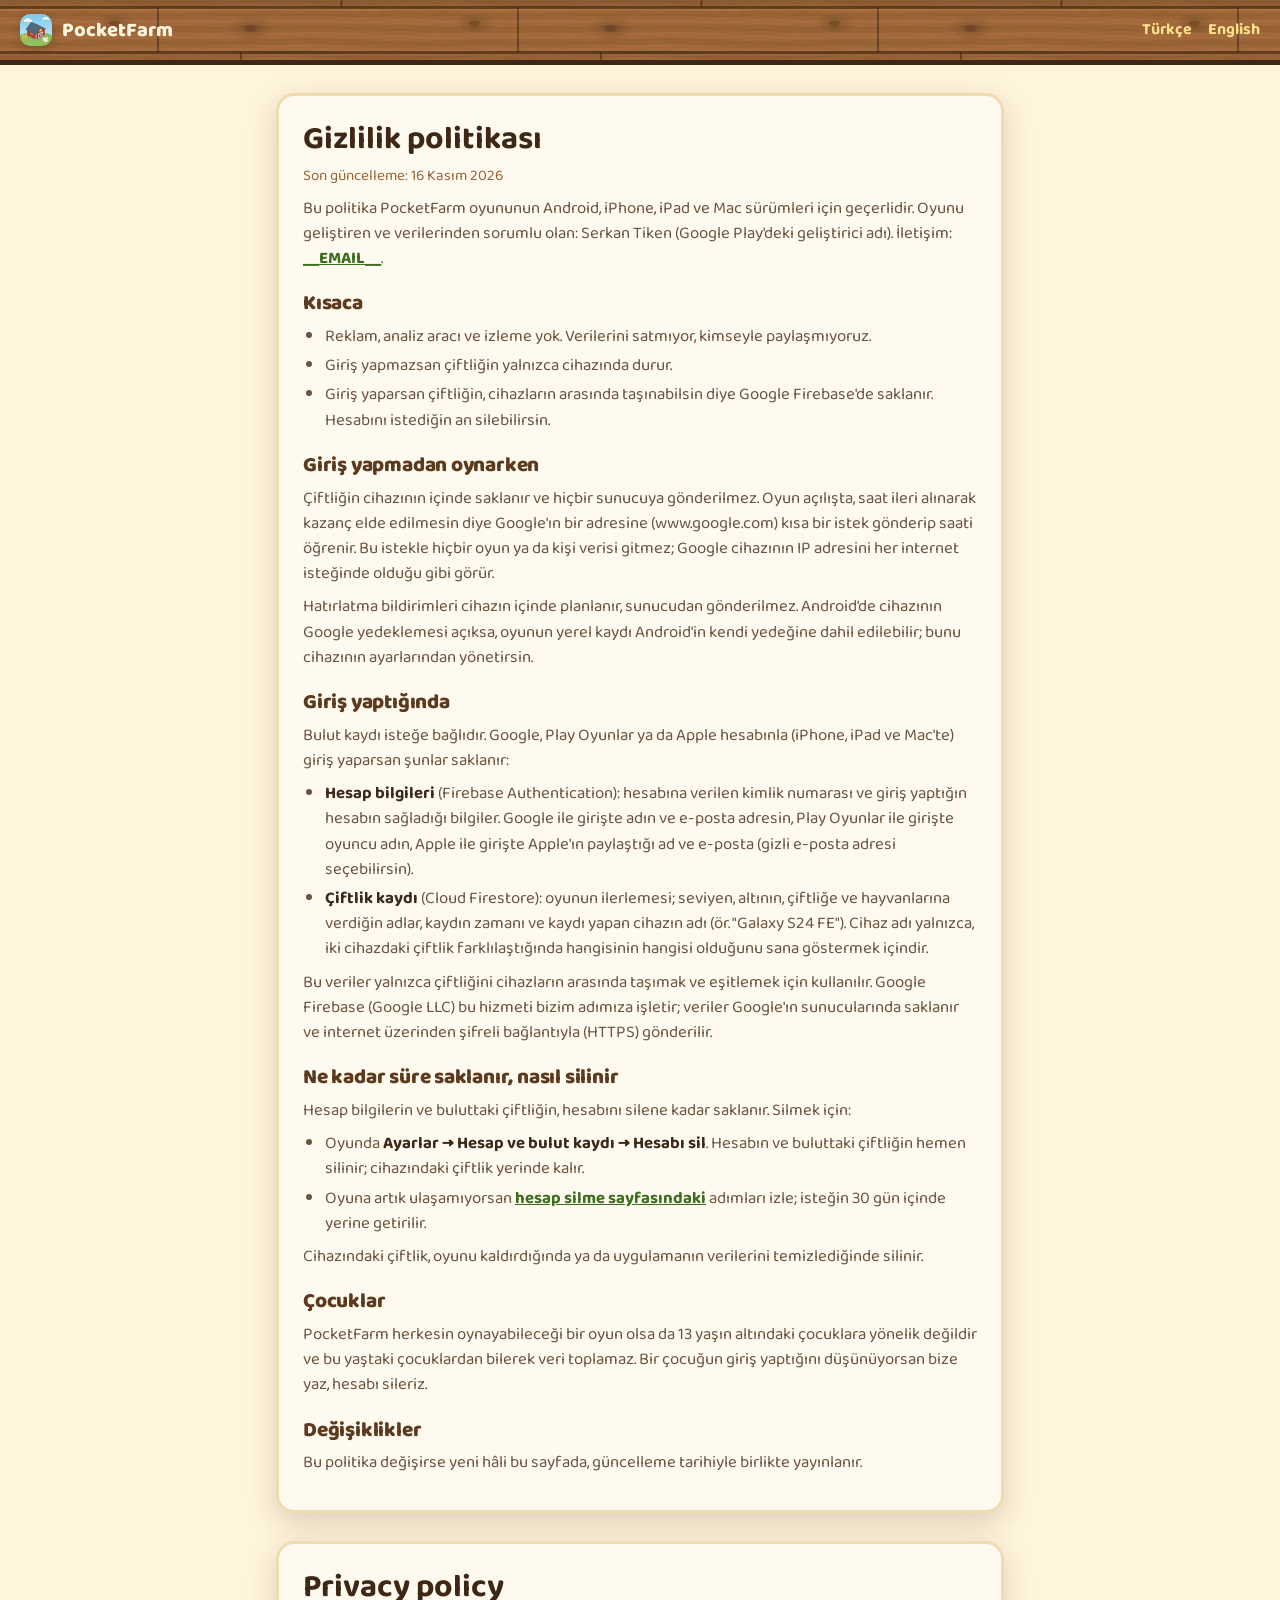
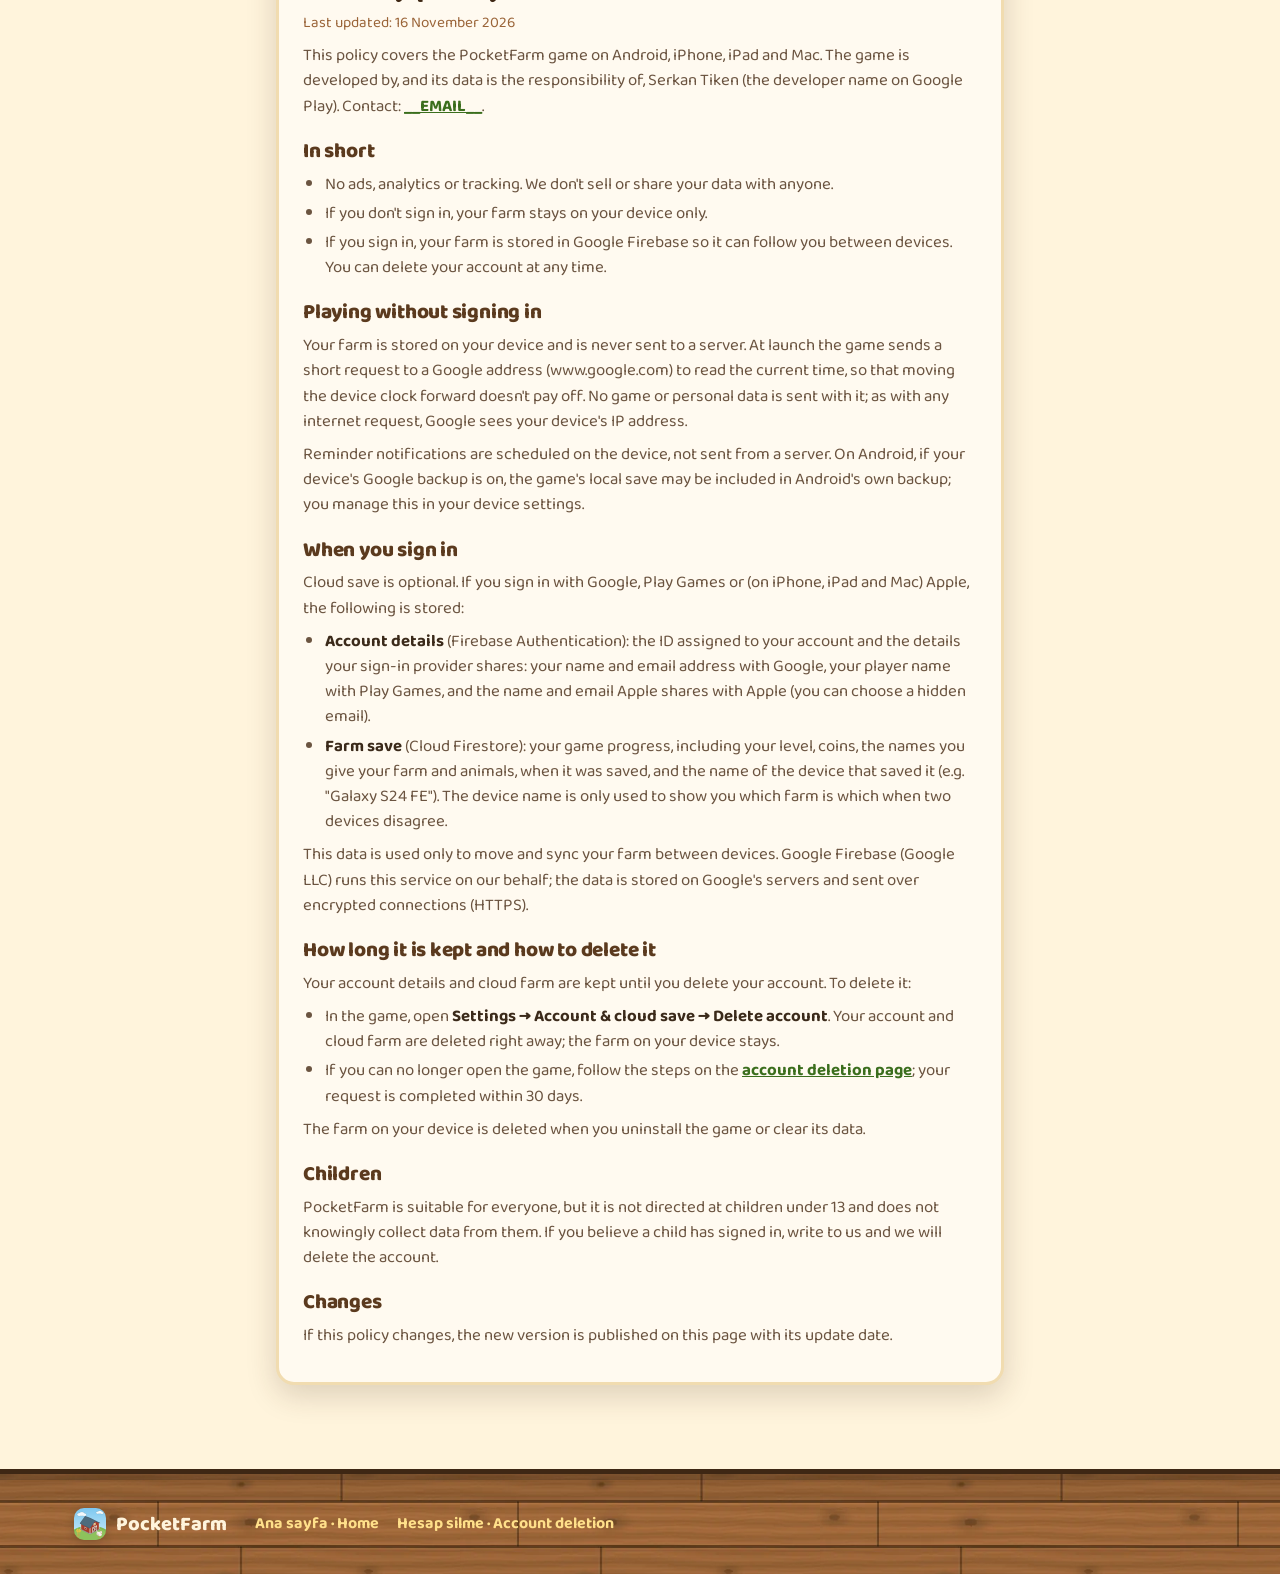
==== docs/gizlilik.html @ 27d18f11 "Gizlilik politikası ve hesap silme sayfaları (e-posta henüz yer tutucu) Co-Authored-By: Claude Opus " ====
<!doctype html>
<html lang="tr">
<head>
<meta charset="utf-8">
<meta name="viewport" content="width=device-width, initial-scale=1, viewport-fit=cover">
<title>PocketFarm — Gizlilik politikası</title>
<meta name="description" content="PocketFarm gizlilik politikası: hangi verilerin nerede ve ne kadar süre saklandığı, nasıl silindiği.">
<meta name="theme-color" content="#9a6438">
<link rel="icon" href="assets/icon-64.png" type="image/png">
<link rel="stylesheet" href="assets/site.css">
<link rel="stylesheet" href="assets/doc.css">
</head>
<body class="doc">

<header class="doc-head">
  <a class="brand" href="./"><img src="assets/icon-64.png" alt="" width="32" height="32"><span>PocketFarm</span></a>
  <nav><a href="#tr">Türkçe</a><a href="#en">English</a></nav>
</header>

<main class="doc-main">
  <article id="tr" lang="tr">
    <h1>Gizlilik politikası</h1>
    <p class="meta">Son güncelleme: 16 Kasım 2026</p>

    <p>Bu politika PocketFarm oyununun Android, iPhone, iPad ve Mac sürümleri için geçerlidir. Oyunu geliştiren ve verilerinden sorumlu olan: Serkan Tiken (Google Play'deki geliştirici adı). İletişim: <a href="mailto:__EMAIL__">__EMAIL__</a>.</p>

    <h2>Kısaca</h2>
    <ul>
      <li>Reklam, analiz aracı ve izleme yok. Verilerini satmıyor, kimseyle paylaşmıyoruz.</li>
      <li>Giriş yapmazsan çiftliğin yalnızca cihazında durur.</li>
      <li>Giriş yaparsan çiftliğin, cihazların arasında taşınabilsin diye Google Firebase'de saklanır. Hesabını istediğin an silebilirsin.</li>
    </ul>

    <h2>Giriş yapmadan oynarken</h2>
    <p>Çiftliğin cihazının içinde saklanır ve hiçbir sunucuya gönderilmez. Oyun açılışta, saat ileri alınarak kazanç elde edilmesin diye Google'ın bir adresine (www.google.com) kısa bir istek gönderip saati öğrenir. Bu istekle hiçbir oyun ya da kişi verisi gitmez; Google cihazının IP adresini her internet isteğinde olduğu gibi görür.</p>
    <p>Hatırlatma bildirimleri cihazın içinde planlanır, sunucudan gönderilmez. Android'de cihazının Google yedeklemesi açıksa, oyunun yerel kaydı Android'in kendi yedeğine dahil edilebilir; bunu cihazının ayarlarından yönetirsin.</p>

    <h2>Giriş yaptığında</h2>
    <p>Bulut kaydı isteğe bağlıdır. Google, Play Oyunlar ya da Apple hesabınla (iPhone, iPad ve Mac'te) giriş yaparsan şunlar saklanır:</p>
    <ul>
      <li><b>Hesap bilgileri</b> (Firebase Authentication): hesabına verilen kimlik numarası ve giriş yaptığın hesabın sağladığı bilgiler. Google ile girişte adın ve e-posta adresin, Play Oyunlar ile girişte oyuncu adın, Apple ile girişte Apple'ın paylaştığı ad ve e-posta (gizli e-posta adresi seçebilirsin).</li>
      <li><b>Çiftlik kaydı</b> (Cloud Firestore): oyunun ilerlemesi; seviyen, altının, çiftliğe ve hayvanlarına verdiğin adlar, kaydın zamanı ve kaydı yapan cihazın adı (ör. "Galaxy S24 FE"). Cihaz adı yalnızca, iki cihazdaki çiftlik farklılaştığında hangisinin hangisi olduğunu sana göstermek içindir.</li>
    </ul>
    <p>Bu veriler yalnızca çiftliğini cihazların arasında taşımak ve eşitlemek için kullanılır. Google Firebase (Google LLC) bu hizmeti bizim adımıza işletir; veriler Google'ın sunucularında saklanır ve internet üzerinden şifreli bağlantıyla (HTTPS) gönderilir.</p>

    <h2>Ne kadar süre saklanır, nasıl silinir</h2>
    <p>Hesap bilgilerin ve buluttaki çiftliğin, hesabını silene kadar saklanır. Silmek için:</p>
    <ul>
      <li>Oyunda <b>Ayarlar → Hesap ve bulut kaydı → Hesabı sil</b>. Hesabın ve buluttaki çiftliğin hemen silinir; cihazındaki çiftlik yerinde kalır.</li>
      <li>Oyuna artık ulaşamıyorsan <a href="hesap-silme.html">hesap silme sayfasındaki</a> adımları izle; isteğin 30 gün içinde yerine getirilir.</li>
    </ul>
    <p>Cihazındaki çiftlik, oyunu kaldırdığında ya da uygulamanın verilerini temizlediğinde silinir.</p>

    <h2>Çocuklar</h2>
    <p>PocketFarm herkesin oynayabileceği bir oyun olsa da 13 yaşın altındaki çocuklara yönelik değildir ve bu yaştaki çocuklardan bilerek veri toplamaz. Bir çocuğun giriş yaptığını düşünüyorsan bize yaz, hesabı sileriz.</p>

    <h2>Değişiklikler</h2>
    <p>Bu politika değişirse yeni hâli bu sayfada, güncelleme tarihiyle birlikte yayınlanır.</p>
  </article>

  <article id="en" lang="en">
    <h1>Privacy policy</h1>
    <p class="meta">Last updated: 16 November 2026</p>

    <p>This policy covers the PocketFarm game on Android, iPhone, iPad and Mac. The game is developed by, and its data is the responsibility of, Serkan Tiken (the developer name on Google Play). Contact: <a href="mailto:__EMAIL__">__EMAIL__</a>.</p>

    <h2>In short</h2>
    <ul>
      <li>No ads, analytics or tracking. We don't sell or share your data with anyone.</li>
      <li>If you don't sign in, your farm stays on your device only.</li>
      <li>If you sign in, your farm is stored in Google Firebase so it can follow you between devices. You can delete your account at any time.</li>
    </ul>

    <h2>Playing without signing in</h2>
    <p>Your farm is stored on your device and is never sent to a server. At launch the game sends a short request to a Google address (www.google.com) to read the current time, so that moving the device clock forward doesn't pay off. No game or personal data is sent with it; as with any internet request, Google sees your device's IP address.</p>
    <p>Reminder notifications are scheduled on the device, not sent from a server. On Android, if your device's Google backup is on, the game's local save may be included in Android's own backup; you manage this in your device settings.</p>

    <h2>When you sign in</h2>
    <p>Cloud save is optional. If you sign in with Google, Play Games or (on iPhone, iPad and Mac) Apple, the following is stored:</p>
    <ul>
      <li><b>Account details</b> (Firebase Authentication): the ID assigned to your account and the details your sign-in provider shares: your name and email address with Google, your player name with Play Games, and the name and email Apple shares with Apple (you can choose a hidden email).</li>
      <li><b>Farm save</b> (Cloud Firestore): your game progress, including your level, coins, the names you give your farm and animals, when it was saved, and the name of the device that saved it (e.g. "Galaxy S24 FE"). The device name is only used to show you which farm is which when two devices disagree.</li>
    </ul>
    <p>This data is used only to move and sync your farm between devices. Google Firebase (Google LLC) runs this service on our behalf; the data is stored on Google's servers and sent over encrypted connections (HTTPS).</p>

    <h2>How long it is kept and how to delete it</h2>
    <p>Your account details and cloud farm are kept until you delete your account. To delete it:</p>
    <ul>
      <li>In the game, open <b>Settings → Account &amp; cloud save → Delete account</b>. Your account and cloud farm are deleted right away; the farm on your device stays.</li>
      <li>If you can no longer open the game, follow the steps on the <a href="hesap-silme.html#en">account deletion page</a>; your request is completed within 30 days.</li>
    </ul>
    <p>The farm on your device is deleted when you uninstall the game or clear its data.</p>

    <h2>Children</h2>
    <p>PocketFarm is suitable for everyone, but it is not directed at children under 13 and does not knowingly collect data from them. If you believe a child has signed in, write to us and we will delete the account.</p>

    <h2>Changes</h2>
    <p>If this policy changes, the new version is published on this page with its update date.</p>
  </article>
</main>

<footer class="footer">
  <div class="footer-inner">
    <a class="brand" href="./"><img src="assets/icon-64.png" alt="" width="32" height="32"><span>PocketFarm</span></a>
    <nav>
      <a href="./">Ana sayfa · Home</a>
      <a href="hesap-silme.html">Hesap silme · Account deletion</a>
    </nav>
  </div>
</footer>
</body>
</html>
---- docs/assets/site.css ----
/* PocketFarm tanıtım sitesi. Renkler oyunun arayüzünden: ahşap, kâğıt, yaprak yeşili, altın. */

@font-face {
  font-family: "Baloo 2";
  src: url("fonts/baloo2.woff2") format("woff2");
  font-weight: 400 800;
  font-display: swap;
}

:root {
  --ink: #3b2a1a;
  --ink-soft: #6b5440;
  --paper: #fff4dc;
  --paper-2: #f1dcb0;
  --wood: #9a6438;
  --wood-dark: #5b3a1e;
  --wood-deep: #3e2714;
  --leaf: #6cbf3c;
  --leaf-dark: #3b6e1d;
  --gold: #f2b93b;
  --gold-light: #ffe08a;
  --cream: #fffaf0;
  --sky-ink: #2a3a56;
  --radius: 18px;
  --shadow: 0 10px 30px rgba(62, 39, 20, .18);
  --hero-ink: var(--ink);
  --hero-ink-soft: var(--ink-soft);
  color-scheme: light;
}

* { box-sizing: border-box; }
html { scroll-behavior: smooth; -webkit-text-size-adjust: 100%; }
body {
  margin: 0;
  font-family: "Baloo 2", ui-rounded, "SF Pro Rounded", system-ui, sans-serif;
  color: var(--ink);
  background: var(--paper);
  line-height: 1.5;
  overflow-x: hidden;
}
img { max-width: 100%; display: block; }
a { color: inherit; }
h1, h2, h3 { line-height: 1.1; margin: 0; }
p { margin: 0; }

/* ---------- Sprite yardımcıları ---------- */
[data-sprite], .actor, .still, .spr { background-repeat: no-repeat; }
.ico {
  display: inline-block;
  background-size: contain;
  background-position: center;
  background-repeat: no-repeat;
}

/* ---------- Kahraman: gökyüzü ---------- */
.hero {
  position: relative;
  min-height: max(720px, 100svh);
  overflow: hidden;
  isolation: isolate;
  color: var(--hero-ink);
  padding-bottom: 90px;
}
.sky { position: absolute; inset: 0; z-index: -2; }
.sky-layer { position: absolute; inset: 0; opacity: 0; transition: opacity 1.6s ease; }
.sky-layer[data-for="dawn"]  { background: linear-gradient(180deg, #8fb7e8 0%, #f7c6a3 55%, #ffe1b8 100%); }
.sky-layer[data-for="day"]   { background: linear-gradient(180deg, #5fb4f2 0%, #9fd6fb 50%, #dff3ff 100%); }
.sky-layer[data-for="dusk"]  { background: linear-gradient(180deg, #3d4f97 0%, #b46a8c 45%, #ffa26b 80%, #ffd38a 100%); }
.sky-layer[data-for="night"] { background: linear-gradient(180deg, #070f2a 0%, #15275a 55%, #2a3f7a 100%); }
.hero[data-time="dawn"]  .sky-layer[data-for="dawn"],
.hero[data-time="day"]   .sky-layer[data-for="day"],
.hero[data-time="dusk"]  .sky-layer[data-for="dusk"],
.hero[data-time="night"] .sky-layer[data-for="night"] { opacity: 1; }

.hero[data-time="dusk"], .hero[data-time="night"] { --hero-ink: #fff4dc; --hero-ink-soft: #e9dcc4; }

.stars {
  position: absolute; inset: 0 0 30% 0; opacity: 0; transition: opacity 1.6s ease;
  background-image:
    radial-gradient(1.5px 1.5px at 12% 18%, #fff 50%, transparent 51%),
    radial-gradient(1px 1px at 22% 42%, #fff 50%, transparent 51%),
    radial-gradient(1.5px 1.5px at 35% 12%, #fff 50%, transparent 51%),
    radial-gradient(1px 1px at 48% 30%, #fff 50%, transparent 51%),
    radial-gradient(2px 2px at 58% 8%, #fff 50%, transparent 51%),
    radial-gradient(1px 1px at 66% 36%, #fff 50%, transparent 51%),
    radial-gradient(1.5px 1.5px at 78% 16%, #fff 50%, transparent 51%),
    radial-gradient(1px 1px at 88% 40%, #fff 50%, transparent 51%),
    radial-gradient(1.5px 1.5px at 94% 10%, #fff 50%, transparent 51%),
    radial-gradient(1px 1px at 6% 52%, #fff 50%, transparent 51%),
    radial-gradient(1px 1px at 41% 56%, #fff 50%, transparent 51%),
    radial-gradient(1px 1px at 72% 60%, #fff 50%, transparent 51%);
  animation: twinkle 5s ease-in-out infinite alternate;
}
.hero[data-time="night"] .stars { opacity: 1; }
.hero[data-time="dusk"] .stars { opacity: .35; }
@keyframes twinkle { from { filter: brightness(.7); } to { filter: brightness(1.3); } }

.sun, .moon {
  position: absolute; width: 110px; height: 110px; border-radius: 50%;
  left: var(--orb-x, 70%); top: var(--orb-y, 12%);
  transition: left 1.6s ease, top 1.6s ease, opacity 1.2s ease;
}
.sun {
  background: radial-gradient(circle at 50% 50%, #fff6c8 0 38%, #ffd96a 39% 54%, rgba(255, 210, 90, .35) 55% 68%, transparent 70%);
  animation: sunpulse 6s ease-in-out infinite;
}
.moon {
  width: 70px; height: 70px; opacity: 0;
  background: radial-gradient(circle at 38% 38%, #fffbe8 0 55%, #e8dfc0 56% 70%, transparent 71%);
  box-shadow: 0 0 60px 20px rgba(255, 248, 220, .18);
}
.hero[data-time="night"] .sun { opacity: 0; }
.hero[data-time="night"] .moon { opacity: 1; }
@keyframes sunpulse { 50% { transform: scale(1.06); } }

/* Bulutlar: JS üretir, CSS kaydırır */
.clouds { position: absolute; inset: 0; pointer-events: none; }
.clouds.back { z-index: 0; }
.clouds.front { z-index: 2; }
.clouds.local { z-index: 8; overflow: hidden; inset: -10% -6%; -webkit-mask-image: linear-gradient(90deg, transparent, #000 18%, #000 82%, transparent); mask-image: linear-gradient(90deg, transparent, #000 18%, #000 82%, transparent); }
.clouds.local .cloud { animation-name: driftLocal; }
@keyframes driftLocal { from { transform: translateX(-260px); } to { transform: translateX(calc(100cqw + 40px)); } }
.island-wrap { container-type: inline-size; }
.cloud {
  position: absolute; left: 0; top: var(--top);
  width: var(--w); height: calc(var(--w) * .42);
  opacity: var(--o, .9);
  animation: drift var(--dur) linear infinite;
  animation-delay: var(--delay);
  will-change: transform;
}
.cloud::before, .cloud::after, .cloud i {
  content: ""; position: absolute; background: #fff; border-radius: 50%;
}
.cloud::before { width: 55%; height: 100%; left: 18%; bottom: 0; }
.cloud::after { width: 40%; height: 75%; right: 6%; bottom: 0; }
.cloud i { width: 36%; height: 62%; left: 0; bottom: 0; }
.cloud b { position: absolute; left: 4%; right: 4%; bottom: 0; height: 40%; background: #fff; border-radius: 999px; }
.hero[data-time="dusk"] .cloud { filter: sepia(.4) saturate(2) hue-rotate(-20deg) brightness(.95); }
.hero[data-time="night"] .cloud { filter: brightness(.38) saturate(.6); }
.hero[data-time="dawn"] .cloud { filter: sepia(.25) saturate(1.6) hue-rotate(-12deg); }
@keyframes drift {
  from { transform: translateX(-30vw); }
  to { transform: translateX(110vw); }
}

.cloud-bank { position: absolute; left: 0; right: 0; bottom: -1px; width: 100%; height: 110px; z-index: 5; }
.cloud-bank path { fill: var(--paper); }

/* ---------- Gezinme ---------- */
.nav {
  position: relative; z-index: 10;
  display: flex; align-items: center; gap: 16px;
  max-width: 1240px; margin: 0 auto; padding: 18px 24px;
}
.brand { display: inline-flex; align-items: center; gap: 10px; text-decoration: none; font-weight: 800; font-size: 1.35rem; }
.brand img { border-radius: 10px; box-shadow: 0 3px 10px rgba(0, 0, 0, .18); }
.nav-links { display: flex; gap: 6px; margin-left: auto; }
.nav-links a {
  text-decoration: none; font-weight: 700; padding: 6px 14px; border-radius: 999px;
  color: var(--hero-ink); transition: background .2s;
}
.nav-links a:hover { background: rgba(255, 255, 255, .35); }
.nav-links .nav-cta { background: var(--leaf); color: #fff; box-shadow: inset 0 -3px 0 var(--leaf-dark); }
.nav-links .nav-cta:hover { background: #7bd048; }
.nav-tools { display: flex; gap: 8px; }
.pill {
  font: inherit; font-weight: 800; cursor: pointer; border: 0;
  height: 40px; min-width: 40px; padding: 0 12px; border-radius: 999px;
  background: rgba(255, 255, 255, .55); color: var(--ink);
  box-shadow: inset 0 -3px 0 rgba(0, 0, 0, .12);
  backdrop-filter: blur(6px); -webkit-backdrop-filter: blur(6px);
  transition: transform .15s, background .2s;
}
.pill:hover { background: rgba(255, 255, 255, .8); }
.pill:active { transform: translateY(1px); }
.time-icon { display: inline-block; width: 22px; height: 22px; vertical-align: middle; background-size: contain; background-repeat: no-repeat; background-position: center; }

/* ---------- Kahraman: metin ve ada ---------- */
.hero-inner {
  position: relative; z-index: 3;
  max-width: 1240px; margin: 0 auto; padding: 24px 24px 0;
  display: grid; grid-template-columns: minmax(0, 1fr) minmax(0, 1.5fr);
  align-items: center; gap: 12px;
}
.hero-text { position: relative; z-index: 6; }
.badge {
  display: inline-flex; align-items: center; gap: 8px;
  padding: 5px 14px 5px 10px; border-radius: 999px;
  background: rgba(255, 255, 255, .55); color: var(--ink);
  font-weight: 700; font-size: .95rem;
  backdrop-filter: blur(6px); -webkit-backdrop-filter: blur(6px);
}
.badge .dot { width: 9px; height: 9px; border-radius: 50%; background: var(--leaf); box-shadow: 0 0 0 4px rgba(108, 191, 60, .25); animation: ping 2s ease-out infinite; }
@keyframes ping { 50% { box-shadow: 0 0 0 7px rgba(108, 191, 60, 0); } }

.title {
  margin: 14px 0 6px;
  font-size: clamp(3.4rem, 8vw, 6.2rem); font-weight: 800; letter-spacing: -.02em;
  color: var(--cream);
  -webkit-text-stroke: 0;
  text-shadow:
    0 3px 0 var(--wood-dark), 0 6px 0 var(--wood-deep),
    3px 0 0 var(--wood-dark), -3px 0 0 var(--wood-dark), 0 -3px 0 var(--wood-dark),
    2px 2px 0 var(--wood-dark), -2px 2px 0 var(--wood-dark), 2px -2px 0 var(--wood-dark), -2px -2px 0 var(--wood-dark),
    0 14px 24px rgba(40, 25, 10, .35);
}
.title span { color: var(--gold-light); }
.tagline { font-size: clamp(1.4rem, 2.6vw, 2rem); font-weight: 800; color: var(--hero-ink); }
.lead { margin-top: 10px; font-size: 1.12rem; max-width: 34ch; color: var(--hero-ink-soft); font-weight: 500; }
.cta { display: flex; flex-wrap: wrap; gap: 12px; margin-top: 24px; }
.hint { margin-top: 14px; font-size: .95rem; color: var(--hero-ink-soft); opacity: .9; }
.hint::before { content: "👆 "; }

.btn {
  --b: var(--leaf-dark);
  display: inline-flex; align-items: center; justify-content: center; gap: 8px;
  min-height: 52px; padding: 8px 24px 11px; border-radius: 16px;
  font: inherit; font-size: 1.12rem; font-weight: 800; text-decoration: none; cursor: pointer;
  border: 3px solid var(--b);
  transition: transform .15s ease, box-shadow .15s ease, filter .2s;
  position: relative;
}
.btn small { font-weight: 600; opacity: .85; font-size: .9rem; }
.btn.leaf {
  color: #fff; background: linear-gradient(180deg, #8fdc58 0%, #5fb231 100%);
  box-shadow: inset 0 -5px 0 rgba(0, 0, 0, .16), inset 0 3px 0 rgba(255, 255, 255, .35), 0 6px 0 var(--leaf-dark), 0 12px 24px rgba(40, 80, 20, .3);
  text-shadow: 0 2px 0 rgba(30, 70, 10, .45);
}
.btn.paper {
  --b: var(--wood-dark);
  color: var(--ink); background: linear-gradient(180deg, var(--paper) 0%, #ead3a4 100%);
  box-shadow: inset 0 -4px 0 rgba(0, 0, 0, .08), 0 6px 0 var(--wood-dark), 0 12px 24px rgba(62, 39, 20, .25);
}
.btn.wood {
  --b: var(--wood-deep);
  color: var(--paper); background: linear-gradient(180deg, #b47a48 0%, #8a5630 100%);
  box-shadow: 0 6px 0 var(--wood-deep);
}
.btn:hover { transform: translateY(-2px); filter: brightness(1.05); }
.btn:active { transform: translateY(4px); box-shadow: inset 0 -3px 0 rgba(0, 0, 0, .16), 0 2px 0 var(--b); }
.btn.disabled { opacity: .6; pointer-events: none; }
.btn-icon { width: 30px; height: 30px; margin: -4px 0 -4px -6px; background-size: contain; }

.island-wrap { position: relative; justify-self: center; width: 100%; }
.island-float { animation: bob 7s ease-in-out infinite; transform-origin: 50% 50%; }
@keyframes bob { 50% { transform: translateY(-14px); } }
.island { position: relative; transform-origin: 0 0; }
.island-shadow {
  position: absolute; left: 50%; bottom: -40px; width: 52%; height: 40px; translate: -50% 0;
  background: radial-gradient(closest-side, rgba(30, 50, 90, .25), transparent);
  animation: shadow 7s ease-in-out infinite; z-index: -1;
}
@keyframes shadow { 50% { transform: scale(.9); opacity: .7; } }

.world { position: absolute; inset: 0; transition: filter 1.6s ease; }
.hero[data-time="dusk"] .world { filter: brightness(.86) saturate(1.05) sepia(.18) hue-rotate(-8deg); }
.hero[data-time="night"] .world { filter: brightness(.48) saturate(.75) hue-rotate(8deg); }
.hero[data-time="dawn"] .world { filter: brightness(.97) sepia(.12); }
.ground { position: absolute; left: 0; top: 0; overflow: visible; }
.spr { position: absolute; background-size: var(--bw) var(--bh); pointer-events: none; }
.spr.tap { pointer-events: auto; cursor: pointer; }
.spr.sway { transform-origin: var(--ox) var(--oy); animation: sway var(--sd, 3.2s) ease-in-out infinite; animation-delay: var(--sdl, 0s); }
@keyframes sway { 0%, 100% { transform: rotate(-1.6deg); } 50% { transform: rotate(1.6deg); } }
.spr.pop { animation: popin .45s cubic-bezier(.3, 1.6, .5, 1); transform-origin: var(--ox) var(--oy); }
@keyframes popin { from { transform: scale(.4); } to { transform: scale(1); } }
.spr.hop { animation: hop .5s ease; }
@keyframes hop { 40% { translate: 0 -10px; } }

.glows { position: absolute; inset: 0; pointer-events: none; }
.glow {
  position: absolute; width: 90px; height: 90px; margin: -45px 0 0 -45px; border-radius: 50%;
  background: radial-gradient(closest-side, rgba(255, 214, 120, .85), rgba(255, 180, 70, .25) 55%, transparent);
  opacity: 0; transition: opacity 1.6s ease; mix-blend-mode: screen;
}
.hero[data-time="dusk"] .glow { opacity: .55; }
.hero[data-time="night"] .glow { opacity: 1; animation: flicker 3s ease-in-out infinite alternate; }
@keyframes flicker { 50% { transform: scale(.94); } }
.firefly {
  position: absolute; width: 5px; height: 5px; border-radius: 50%;
  background: #f6ff9e; box-shadow: 0 0 8px 3px rgba(240, 255, 140, .8);
  opacity: 0; transition: opacity 1.2s ease;
  animation: fly var(--d) ease-in-out infinite alternate, blink 2.4s ease-in-out infinite;
  animation-delay: var(--dl), var(--dl);
}
.hero[data-time="night"] .firefly { opacity: 1; }
@keyframes fly { to { transform: translate(var(--fx), var(--fy)); } }
@keyframes blink { 50% { filter: brightness(.3); } }

.float-item {
  position: absolute; width: 40px; height: 40px; background-size: contain; background-repeat: no-repeat;
  pointer-events: none; z-index: 9999;
  animation: rise 1s ease-out forwards;
}
@keyframes rise {
  0% { transform: translateY(0) scale(.6); opacity: 0; }
  20% { opacity: 1; transform: translateY(-14px) scale(1.15); }
  100% { transform: translateY(-70px) scale(.9); opacity: 0; }
}
.coin-pop {
  position: absolute; right: 8%; top: 6%; z-index: 7;
  display: flex; align-items: center; gap: 6px; padding: 4px 14px 4px 6px; border-radius: 999px;
  background: rgba(62, 39, 20, .78); color: var(--gold-light); font-weight: 800; font-size: 1.1rem;
  box-shadow: inset 0 -3px 0 rgba(0, 0, 0, .25);
}
.coin-pop[hidden] { display: none; }
.coin-pop span { width: 28px; height: 28px; background-size: contain; }
.coin-pop.bump { animation: bump .35s ease; }
@keyframes bump { 50% { transform: scale(1.15); } }

.birds { position: absolute; inset: 0; pointer-events: none; z-index: 2; }
.bird { position: absolute; background-repeat: no-repeat; }

/* ---------- Bölümler ---------- */
section { position: relative; }
.section-head { text-align: center; max-width: 760px; margin: 0 auto 40px; padding: 0 20px; }
.eyebrow {
  display: inline-block; font-weight: 800; letter-spacing: .08em; text-transform: uppercase; font-size: .85rem;
  color: var(--leaf-dark); background: rgba(108, 191, 60, .15); padding: 3px 12px; border-radius: 999px; margin-bottom: 10px;
}
h2 { font-size: clamp(2rem, 4.2vw, 3rem); font-weight: 800; letter-spacing: -.01em; }
.sub { margin-top: 12px; font-size: 1.12rem; color: var(--ink-soft); }
.section-head.light h2 { color: var(--cream); }
.section-head.light .sub { color: #e8f2d8; }
.section-head.light .eyebrow { color: #fff; background: rgba(255, 255, 255, .2); }

/* İstatistik şeridi: ahşap tahta */
.stats { padding: 6px 20px 70px; }
.stats ul {
  list-style: none; margin: 0 auto; padding: 18px 20px; max-width: 980px;
  display: grid; grid-template-columns: repeat(4, 1fr); gap: 8px;
  background: url("textures/wood.webp") center / 360px, var(--wood);
  border: 4px solid var(--wood-deep); border-radius: 22px;
  box-shadow: inset 0 3px 0 rgba(255, 255, 255, .18), inset 0 -5px 0 rgba(0, 0, 0, .25), var(--shadow);
}
.stats li {
  display: flex; flex-direction: column; align-items: center; text-align: center; color: var(--paper);
  text-shadow: 0 2px 0 rgba(0, 0, 0, .35);
}
.stats li + li { border-left: 2px dashed rgba(255, 244, 220, .25); }
.stats li > span:first-child { width: 46px; height: 46px; background-size: contain; filter: drop-shadow(0 3px 2px rgba(0, 0, 0, .3)); }
.stats b { font-size: 2rem; line-height: 1.1; color: var(--gold-light); }
.stats li > span:last-child { font-weight: 700; font-size: 1rem; }

/* Özellik kartları */
.features { padding: 30px 20px 90px; }
.cards { max-width: 1180px; margin: 0 auto; display: grid; grid-template-columns: repeat(3, 1fr); gap: 26px; }
.card {
  background: url("textures/parchment.webp") center / 420px, var(--paper);
  border: 3px solid var(--wood-dark); border-radius: 24px; padding: 14px 14px 24px;
  box-shadow: inset 0 -5px 0 rgba(91, 58, 30, .15), 0 8px 0 var(--wood-dark), var(--shadow);
  transition: transform .25s ease, box-shadow .25s ease;
}
.card:hover { transform: translateY(-6px) rotate(-.4deg); box-shadow: inset 0 -5px 0 rgba(91, 58, 30, .15), 0 12px 0 var(--wood-dark), 0 22px 40px rgba(62, 39, 20, .22); }
.card h3 { font-size: 1.55rem; margin: 18px 8px 6px; }
.card p { margin: 0 8px; color: var(--ink-soft); font-size: 1.04rem; }
.vignette {
  position: relative; height: 190px; border-radius: 16px; overflow: hidden;
  border: 3px solid rgba(91, 58, 30, .55);
  box-shadow: inset 0 6px 16px rgba(0, 0, 0, .18);
}
.v-soil { background: url("textures/grass.webp") center / 300px; }
.v-grass { background: url("textures/meadow.webp") center / 320px; }
.v-wood { background: linear-gradient(180deg, #bfe6ff, #eaf7ff 70%), #cfeeff; }
.v-wood::after { content: ""; position: absolute; left: 0; right: 0; bottom: 0; height: 34%; background: url("textures/grass.webp") center / 260px; }
.v-road { background: url("textures/dirt.webp") center / 260px; }
.v-water { background: url("textures/water.webp") center / 220px; animation: water 14s linear infinite; }
@keyframes water { to { background-position: 220px 0; } }
.v-gift { background: radial-gradient(circle at 50% 70%, #ffe9a8, #f6c869 45%, #d98b3a 100%); }
.vignette .actor, .vignette .still {
  position: absolute; left: var(--x); top: var(--y);
}
.vignette .still { z-index: 1; }
.vignette .actor { z-index: 2; }
.bubble { width: 44px; height: 44px; left: 24%; top: 12%; background-size: contain; animation: floaty 2.6s ease-in-out infinite; z-index: 3; filter: drop-shadow(0 4px 4px rgba(0, 0, 0, .25)); }
.drop { width: 40px; height: 40px; left: 68%; top: 14%; background-size: contain; animation: dropit 2.4s ease-in infinite; z-index: 3; }
@keyframes dropit { 0% { transform: translateY(-10px); opacity: 0; } 20% { opacity: 1; } 70% { transform: translateY(46px); opacity: 1; } 100% { transform: translateY(56px); opacity: 0; } }
@keyframes floaty { 50% { transform: translateY(-8px); } }
.pulse { animation: giftpulse 2.2s ease-in-out infinite; }
@keyframes giftpulse { 0%, 100% { transform: rotate(-4deg) scale(1); } 50% { transform: rotate(4deg) scale(1.08); } }
.spark { position: absolute; left: var(--x); top: var(--y); width: 18px; height: 18px; animation: spark 1.8s ease-in-out infinite; }
.spark::before, .spark::after { content: ""; position: absolute; inset: 0; margin: auto; background: #fff; border-radius: 2px; }
.spark::before { width: 4px; height: 18px; }
.spark::after { width: 18px; height: 4px; }
.spark:nth-of-type(3) { animation-delay: .6s; }
.spark:nth-of-type(4) { animation-delay: 1.2s; }
@keyframes spark { 0%, 100% { transform: scale(0) rotate(0); opacity: 0; } 50% { transform: scale(1) rotate(45deg); opacity: 1; } }
.grow { position: absolute; left: 50%; top: 56%; width: 150px; height: 120px; translate: -50% -50%; scale: 1.25; }
.grow .soil {
  position: absolute; left: 0; right: 0; bottom: 4px; height: 72px;
  background: url("textures/soil.webp") center / 140px, #8b5a32; background-blend-mode: multiply;
  clip-path: polygon(50% 0, 100% 50%, 50% 100%, 0 50%);
}
.carousel { position: absolute; right: 9%; top: 18%; width: 74px; height: 74px; z-index: 2; }
.carousel span { position: absolute; inset: 0; background-size: contain; opacity: 0; transform: translateY(14px) scale(.7); transition: opacity .4s ease, transform .5s cubic-bezier(.3, 1.6, .5, 1); filter: drop-shadow(0 5px 4px rgba(0, 0, 0, .25)); }
.carousel span.on { opacity: 1; transform: none; }

/* Seviye yolu */
.levels {
  padding: 90px 20px 100px;
  background: url("textures/meadow.webp") center / 360px, #8bc35a;
  box-shadow: inset 0 14px 20px -12px rgba(0, 0, 0, .25);
}
.levels .section-head h2 { color: var(--cream); text-shadow: 0 3px 0 rgba(40, 70, 20, .55); }
.levels .section-head .sub { color: #fffbe6; text-shadow: 0 1px 0 rgba(40, 70, 20, .5); }
.levels .eyebrow { color: #fff; background: rgba(40, 80, 20, .35); }
.path {
  list-style: none; margin: 0 auto; padding: 0; max-width: 1120px;
  display: grid; grid-template-columns: repeat(6, 1fr); gap: 22px 16px;
  position: relative;
}
.step {
  position: relative; text-align: center;
  background: rgba(255, 244, 220, .93); border: 3px solid var(--wood-dark); border-radius: 20px;
  padding: 30px 8px 12px; box-shadow: 0 6px 0 var(--wood-dark), 0 12px 20px rgba(30, 50, 10, .2);
}
.step .lv {
  position: absolute; left: 50%; top: -18px; translate: -50% 0;
  min-width: 40px; height: 36px; padding: 0 9px; border-radius: 999px;
  display: grid; place-items: center; font-weight: 800; font-size: 1.05rem; color: var(--wood-deep);
  background: linear-gradient(180deg, var(--gold-light), var(--gold)); border: 3px solid var(--wood-dark);
}
.step .icons { display: flex; justify-content: center; gap: 2px; height: 56px; }
.step .icons span { width: 54px; height: 54px; background-size: contain; filter: drop-shadow(0 3px 2px rgba(0, 0, 0, .25)); transition: transform .3s cubic-bezier(.3, 1.8, .5, 1); }
.step:hover .icons span { transform: translateY(-6px) rotate(-6deg); }
.step .icons span + span { margin-left: -14px; }
.step p { font-weight: 700; font-size: .98rem; line-height: 1.25; margin-top: 6px; }

/* Galeri */
.gallery {
  padding: 90px 20px 110px;
  background: radial-gradient(1200px 500px at 50% 0%, #3f7a2a, #24461a 70%), #24461a;
}
.shots {
  max-width: 1180px; margin: 0 auto;
  display: grid; grid-template-columns: 1fr 2fr 1fr; gap: 28px; align-items: center;
}
.shots figure { margin: 0; }
.shots img { width: 100%; height: auto; }
.phone {
  border-radius: 34px; padding: 10px; background: #1b1b1f;
  box-shadow: 0 0 0 2px #3a3a40, 0 30px 60px rgba(0, 0, 0, .45);
}
.phone img { border-radius: 26px; }
.wide { border-radius: 22px; overflow: hidden; border: 5px solid var(--wood-dark); box-shadow: 0 30px 60px rgba(0, 0, 0, .45); }
.tilt-l.in { transform: rotate(-4deg); }
.tilt-r.in { transform: rotate(4deg); }
.shots figure { transition: transform .8s cubic-bezier(.2, .9, .3, 1.2), opacity .8s ease; }
.shots figure:hover { transform: rotate(0) scale(1.03); }

/* İndir: asılı tahta tabela */
.download { padding: 70px 20px 90px; background: linear-gradient(180deg, #24461a 0, #24461a 120px, var(--paper) 120px); }
.board { max-width: 1040px; margin: 0 auto; position: relative; }
.board-ropes { display: flex; justify-content: space-between; padding: 0 18%; height: 60px; margin-bottom: -10px; }
.board-ropes i { width: 6px; background: repeating-linear-gradient(180deg, #c9a46a 0 6px, #a8814a 6px 12px); border-radius: 3px; position: relative; }
.board-ropes i::after { content: ""; position: absolute; left: 50%; bottom: -4px; width: 16px; height: 16px; translate: -50% 0; border-radius: 50%; background: #6e6e74; box-shadow: inset -2px -2px 0 rgba(0, 0, 0, .3); }
.board-face {
  text-align: center; color: var(--paper);
  background: url("textures/wood.webp") center / 420px, var(--wood);
  border: 5px solid var(--wood-deep); border-radius: 28px; padding: 42px 30px 30px;
  box-shadow: inset 0 4px 0 rgba(255, 255, 255, .18), inset 0 -8px 0 rgba(0, 0, 0, .25), 0 26px 50px rgba(62, 39, 20, .35);
  transform-origin: 50% -60px;
}
.board.in .board-face { animation: swing 2.4s ease-out; }
@keyframes swing { 0% { transform: rotate(3deg); } 30% { transform: rotate(-2deg); } 55% { transform: rotate(1deg); } 80% { transform: rotate(-.4deg); } 100% { transform: rotate(0); } }
.board-face h2 { color: var(--cream); text-shadow: 0 3px 0 rgba(0, 0, 0, .35); }
.board-face .eyebrow { color: var(--gold-light); background: rgba(0, 0, 0, .2); }
.version { margin-top: 8px; font-size: 1.05rem; color: #f3e2c2; }
.version b { color: var(--gold-light); }
.platforms { display: grid; grid-template-columns: repeat(3, 1fr); gap: 18px; margin: 30px 0 22px; }
.platform {
  background: url("textures/parchment.webp") center / 360px, var(--paper); color: var(--ink);
  border: 3px solid var(--wood-deep); border-radius: 20px; padding: 20px 16px 22px;
  display: flex; flex-direction: column; align-items: center; gap: 6px;
  box-shadow: inset 0 -4px 0 rgba(91, 58, 30, .15);
}
.platform svg { width: 64px; height: 64px; fill: var(--wood-dark); }
.platform svg .screen { fill: #9fd6fb; }
.platform h3 { font-size: 1.45rem; }
.platform p { color: var(--ink-soft); font-size: .98rem; min-height: 2.6em; }
.platform .btn { margin-top: 8px; width: 100%; }
.platform.soon svg .screen { fill: #d8cbb0; }
.sync {
  display: flex; align-items: center; gap: 14px; text-align: left; max-width: 760px; margin: 6px auto 18px;
  background: rgba(0, 0, 0, .18); border-radius: 16px; padding: 12px 18px; color: #f8ead0;
}
.sync span { flex: none; width: 46px; height: 46px; background-size: contain; }
.howto { max-width: 760px; margin: 0 auto; text-align: left; background: rgba(0, 0, 0, .18); border-radius: 16px; color: #f8ead0; }
.howto summary { cursor: pointer; padding: 12px 18px; font-weight: 800; list-style: none; }
.howto summary::-webkit-details-marker { display: none; }
.howto summary::before { content: "▸ "; display: inline-block; transition: transform .2s; }
.howto[open] summary::before { transform: rotate(90deg); }
.howto-body { padding: 0 18px 14px; display: grid; gap: 8px; }
.all { margin-top: 18px; }
.all a { color: var(--gold-light); font-weight: 700; }

/* Gizlilik */
.privacy { padding: 30px 20px 90px; }
.paper-note {
  max-width: 760px; margin: 0 auto; padding: 30px 34px;
  background: url("textures/parchment.webp") center / 420px, var(--paper);
  border: 3px solid var(--wood-dark); border-radius: 20px; rotate: -.6deg;
  box-shadow: 0 8px 0 var(--wood-dark), var(--shadow);
}
.paper-note h2 { font-size: 2rem; margin-bottom: 10px; }
.paper-note p + p { margin-top: 10px; }
.paper-note p { color: var(--ink-soft); font-size: 1.05rem; }

/* Alt bilgi */
.footer { background: url("textures/wood.webp") center / 360px, var(--wood-dark); color: var(--paper); border-top: 5px solid var(--wood-deep); }
.footer::before { content: ""; display: block; height: 6px; background: rgba(0, 0, 0, .2); }
.footer-inner { max-width: 1180px; margin: 0 auto; padding: 28px 24px 34px; display: flex; flex-wrap: wrap; align-items: center; gap: 16px 28px; }
.footer nav { display: flex; gap: 18px; flex-wrap: wrap; }
.footer nav a { font-weight: 700; text-decoration: none; color: var(--gold-light); }
.footer nav a:hover { text-decoration: underline; }
.footer .small { flex-basis: 100%; font-size: .9rem; color: #e3cfae; }

/* Ekrana girince belirme */
.reveal { opacity: 0; transform: translateY(26px); transition: opacity .7s ease, transform .7s cubic-bezier(.2, .9, .3, 1.15); transition-delay: var(--rd, 0s); }
.reveal.in { opacity: 1; transform: none; }
.reveal.tilt-l.in { transform: rotate(-4deg); }
.reveal.tilt-r.in { transform: rotate(4deg); }

/* ---------- Dar ekranlar ---------- */
@media (max-width: 1020px) {
  .hero-inner { grid-template-columns: 1fr; text-align: center; padding-top: 6px; }
  .lead { margin-left: auto; margin-right: auto; }
  .cta { justify-content: center; }
  .hero-text { padding: 0 4px; }
  .cards { grid-template-columns: repeat(2, 1fr); }
  .path { grid-template-columns: repeat(3, 1fr); }
  .coin-pop { right: 4%; top: 0; }
}
@media (max-width: 760px) {
  .nav { padding: 12px 16px; gap: 10px; }
  .nav-links a:not(.nav-cta) { display: none; }
  .brand span { font-size: 1.2rem; }
  .hero { padding-bottom: 70px; min-height: 0; }
  .hero-inner { padding: 0 16px; }
  .title { margin-top: 10px; }
  .lead { font-size: 1.04rem; }
  .btn { min-height: 48px; font-size: 1.05rem; padding: 7px 18px 10px; }
  .hint { display: none; }
  .clouds.local .cloud { --w: 110px !important; }
  .stats ul { grid-template-columns: repeat(2, 1fr); row-gap: 14px; }
  .stats li:nth-child(3) { border-left: 0; }
  .cards { grid-template-columns: 1fr; }
  .features, .levels, .gallery, .download, .privacy, .stats { padding-left: 16px; padding-right: 16px; }
  .path { grid-template-columns: repeat(2, 1fr); gap: 26px 12px; }
  .shots { grid-template-columns: 1fr 1fr; gap: 16px; }
  .shots .wide { grid-column: 1 / -1; order: -1; }
  .platforms { grid-template-columns: 1fr; }
  .board-face { padding: 34px 16px 22px; }
  .board-ropes { padding: 0 22%; }
  .paper-note { padding: 24px 20px; }
  .sync { flex-direction: column; text-align: center; }
}

@media (prefers-reduced-motion: reduce) {
  *, *::before, *::after { animation-duration: .001s !important; animation-iteration-count: 1 !important; transition-duration: .001s !important; }
  html { scroll-behavior: auto; }
  .reveal { opacity: 1; transform: none; }
}
---- docs/assets/doc.css ----
/* Gizlilik ve hesap silme gibi düz metin sayfaları. */
body.doc { background: var(--paper); }
.doc-head {
  display: flex; align-items: center; justify-content: space-between; gap: 16px;
  padding: 14px 20px; background: url("textures/wood.webp") center / 360px, var(--wood-dark);
  color: var(--paper); border-bottom: 5px solid var(--wood-deep);
}
.doc-head .brand, .doc .footer .brand { display: flex; align-items: center; gap: 10px; color: var(--paper); text-decoration: none; font-weight: 800; font-size: 1.25rem; }
.doc-head nav { display: flex; gap: 16px; }
.doc-head nav a { color: var(--gold-light); font-weight: 700; text-decoration: none; }
.doc-main { max-width: 760px; margin: 0 auto; padding: 28px 16px 56px; }
.doc-main article {
  background: var(--cream); border: 3px solid var(--paper-2); border-radius: var(--radius);
  box-shadow: var(--shadow); padding: 26px 24px; margin-bottom: 28px;
}
.doc-main h1 { font-size: 2rem; line-height: 1.15; margin: 0 0 6px; color: var(--wood-deep); }
.doc-main h2 { font-size: 1.3rem; margin: 22px 0 6px; color: var(--wood-dark); }
.doc-main p, .doc-main li { color: var(--ink-soft); font-size: 1.05rem; }
.doc-main p { margin: 8px 0; }
.doc-main ul, .doc-main ol { padding-left: 22px; margin: 8px 0; }
.doc-main li + li { margin-top: 4px; }
.doc-main b { color: var(--ink); }
.doc-main a { color: var(--leaf-dark); font-weight: 700; overflow-wrap: anywhere; }
.doc-main .meta { font-size: .95rem; color: var(--wood); margin-top: 0; }
@media (max-width: 520px) {
  .doc-main article { padding: 20px 16px; }
  .doc-main h1 { font-size: 1.6rem; }
}
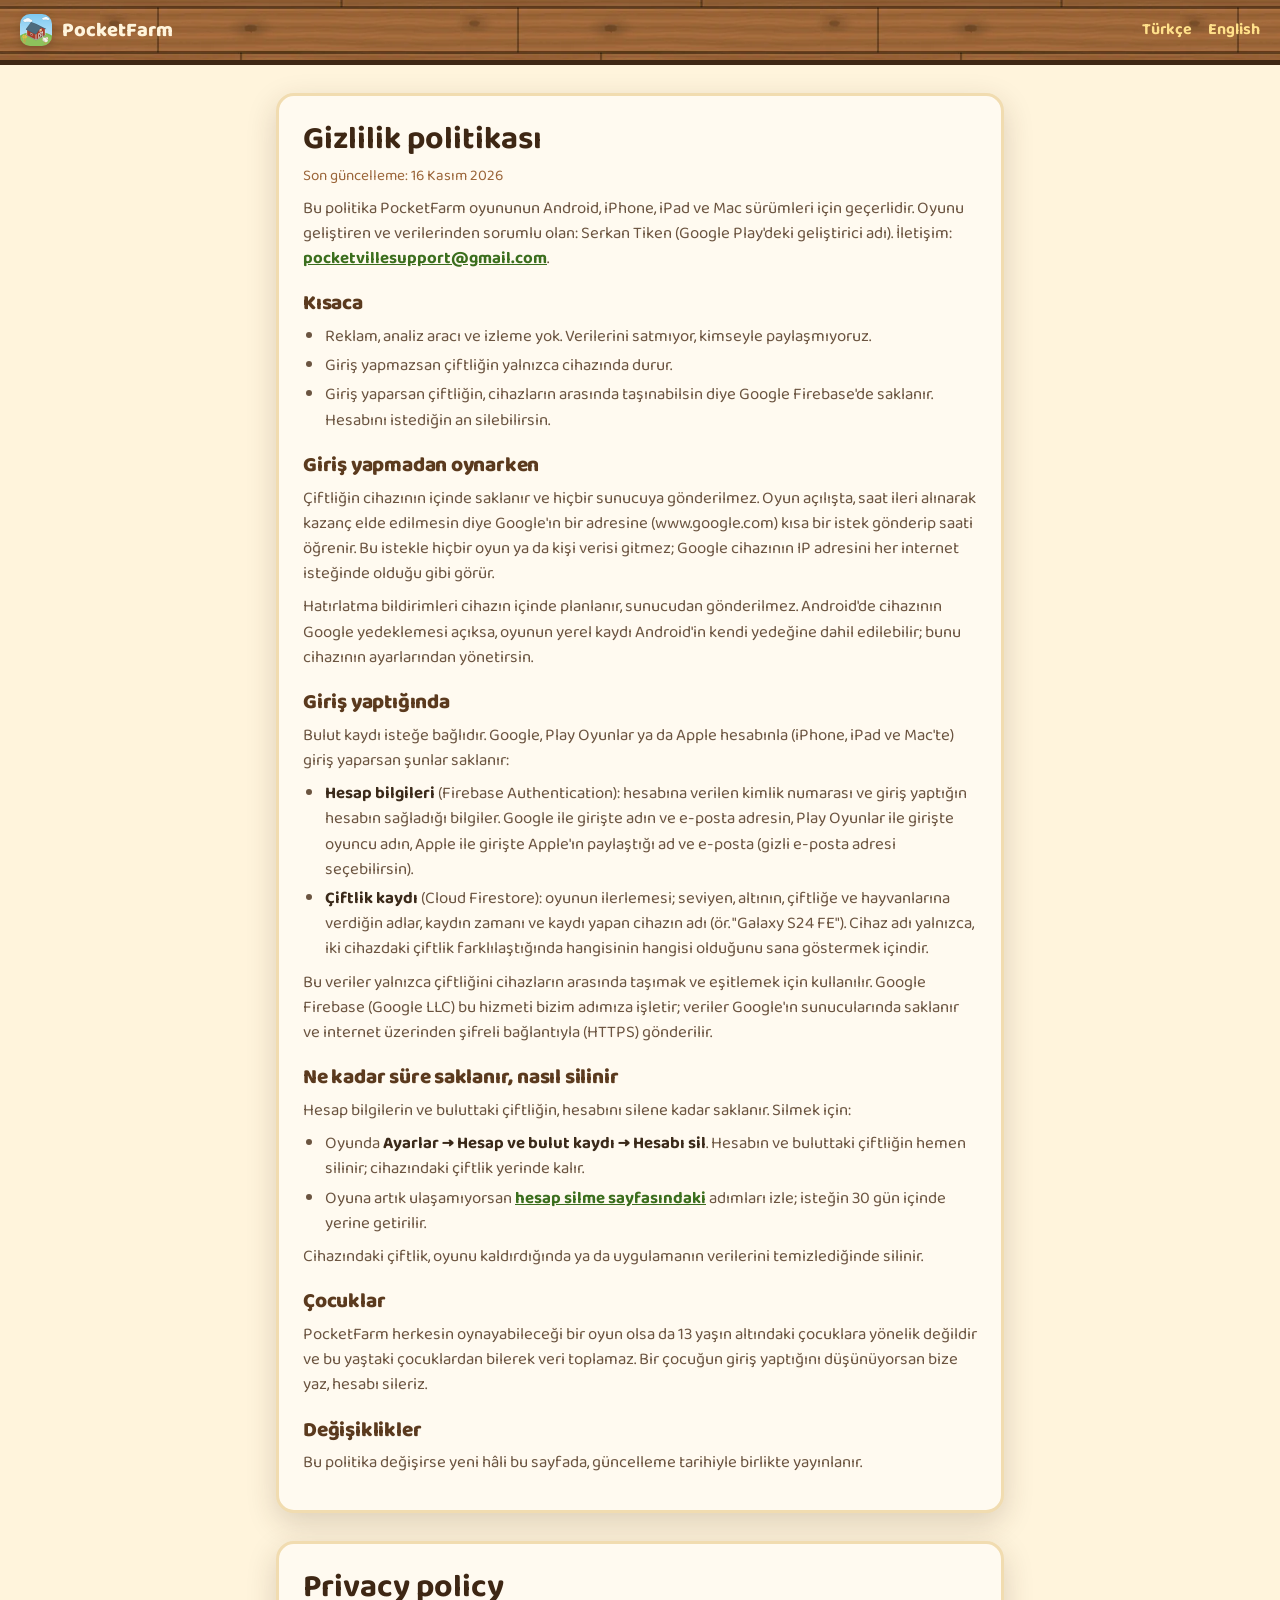
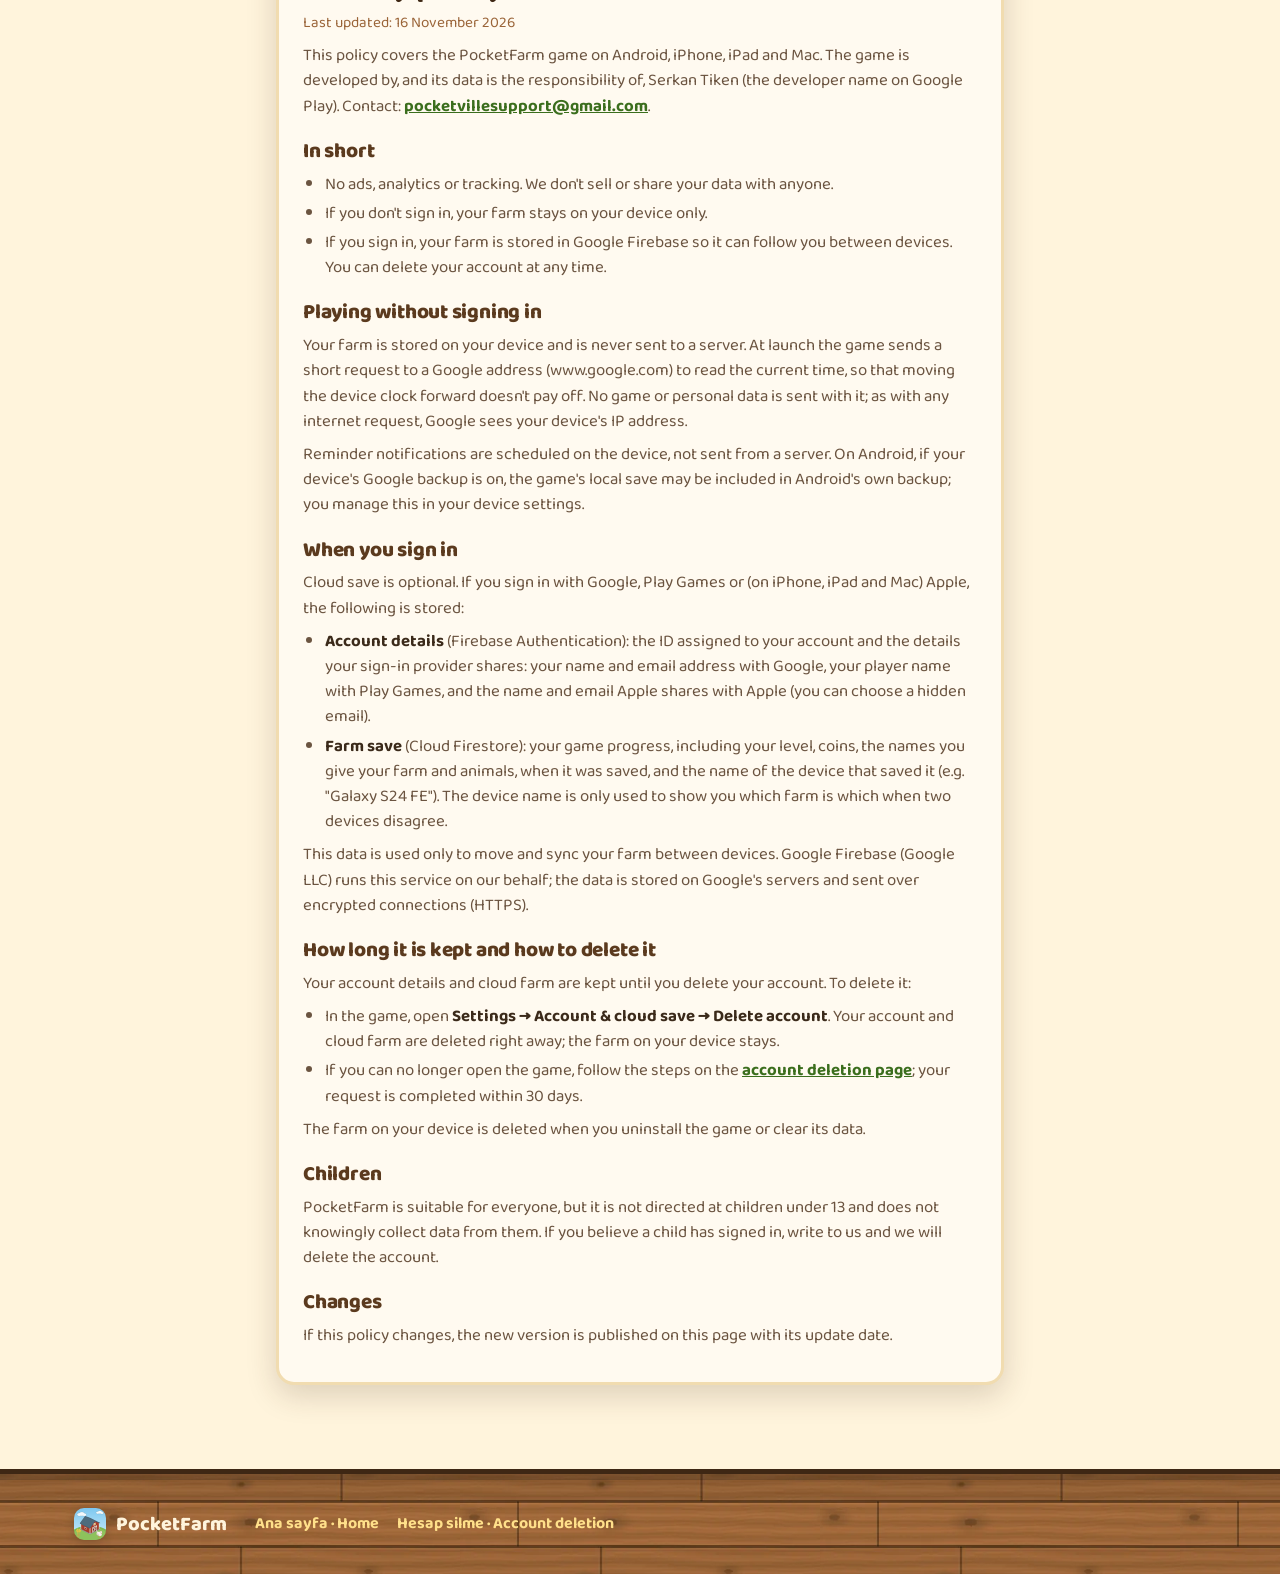
==== commit b036e289: "Gizlilik ve hesap silme sayfalarına destek e-postası Co-Authored-By: Claude Opus 5.5 <noreply@anthro" ====
--- a/docs/gizlilik.html
+++ b/docs/gizlilik.html
@@ -22,7 +22,7 @@
     <h1>Gizlilik politikası</h1>
     <p class="meta">Son güncelleme: 16 Kasım 2026</p>
 
-    <p>Bu politika PocketFarm oyununun Android, iPhone, iPad ve Mac sürümleri için geçerlidir. Oyunu geliştiren ve verilerinden sorumlu olan: Serkan Tiken (Google Play'deki geliştirici adı). İletişim: <a href="mailto:__EMAIL__">__EMAIL__</a>.</p>
+    <p>Bu politika PocketFarm oyununun Android, iPhone, iPad ve Mac sürümleri için geçerlidir. Oyunu geliştiren ve verilerinden sorumlu olan: Serkan Tiken (Google Play'deki geliştirici adı). İletişim: <a href="mailto:pocketvillesupport@gmail.com">pocketvillesupport@gmail.com</a>.</p>
 
     <h2>Kısaca</h2>
     <ul>
@@ -62,7 +62,7 @@
     <h1>Privacy policy</h1>
     <p class="meta">Last updated: 16 November 2026</p>
 
-    <p>This policy covers the PocketFarm game on Android, iPhone, iPad and Mac. The game is developed by, and its data is the responsibility of, Serkan Tiken (the developer name on Google Play). Contact: <a href="mailto:__EMAIL__">__EMAIL__</a>.</p>
+    <p>This policy covers the PocketFarm game on Android, iPhone, iPad and Mac. The game is developed by, and its data is the responsibility of, Serkan Tiken (the developer name on Google Play). Contact: <a href="mailto:pocketvillesupport@gmail.com">pocketvillesupport@gmail.com</a>.</p>
 
     <h2>In short</h2>
     <ul>
